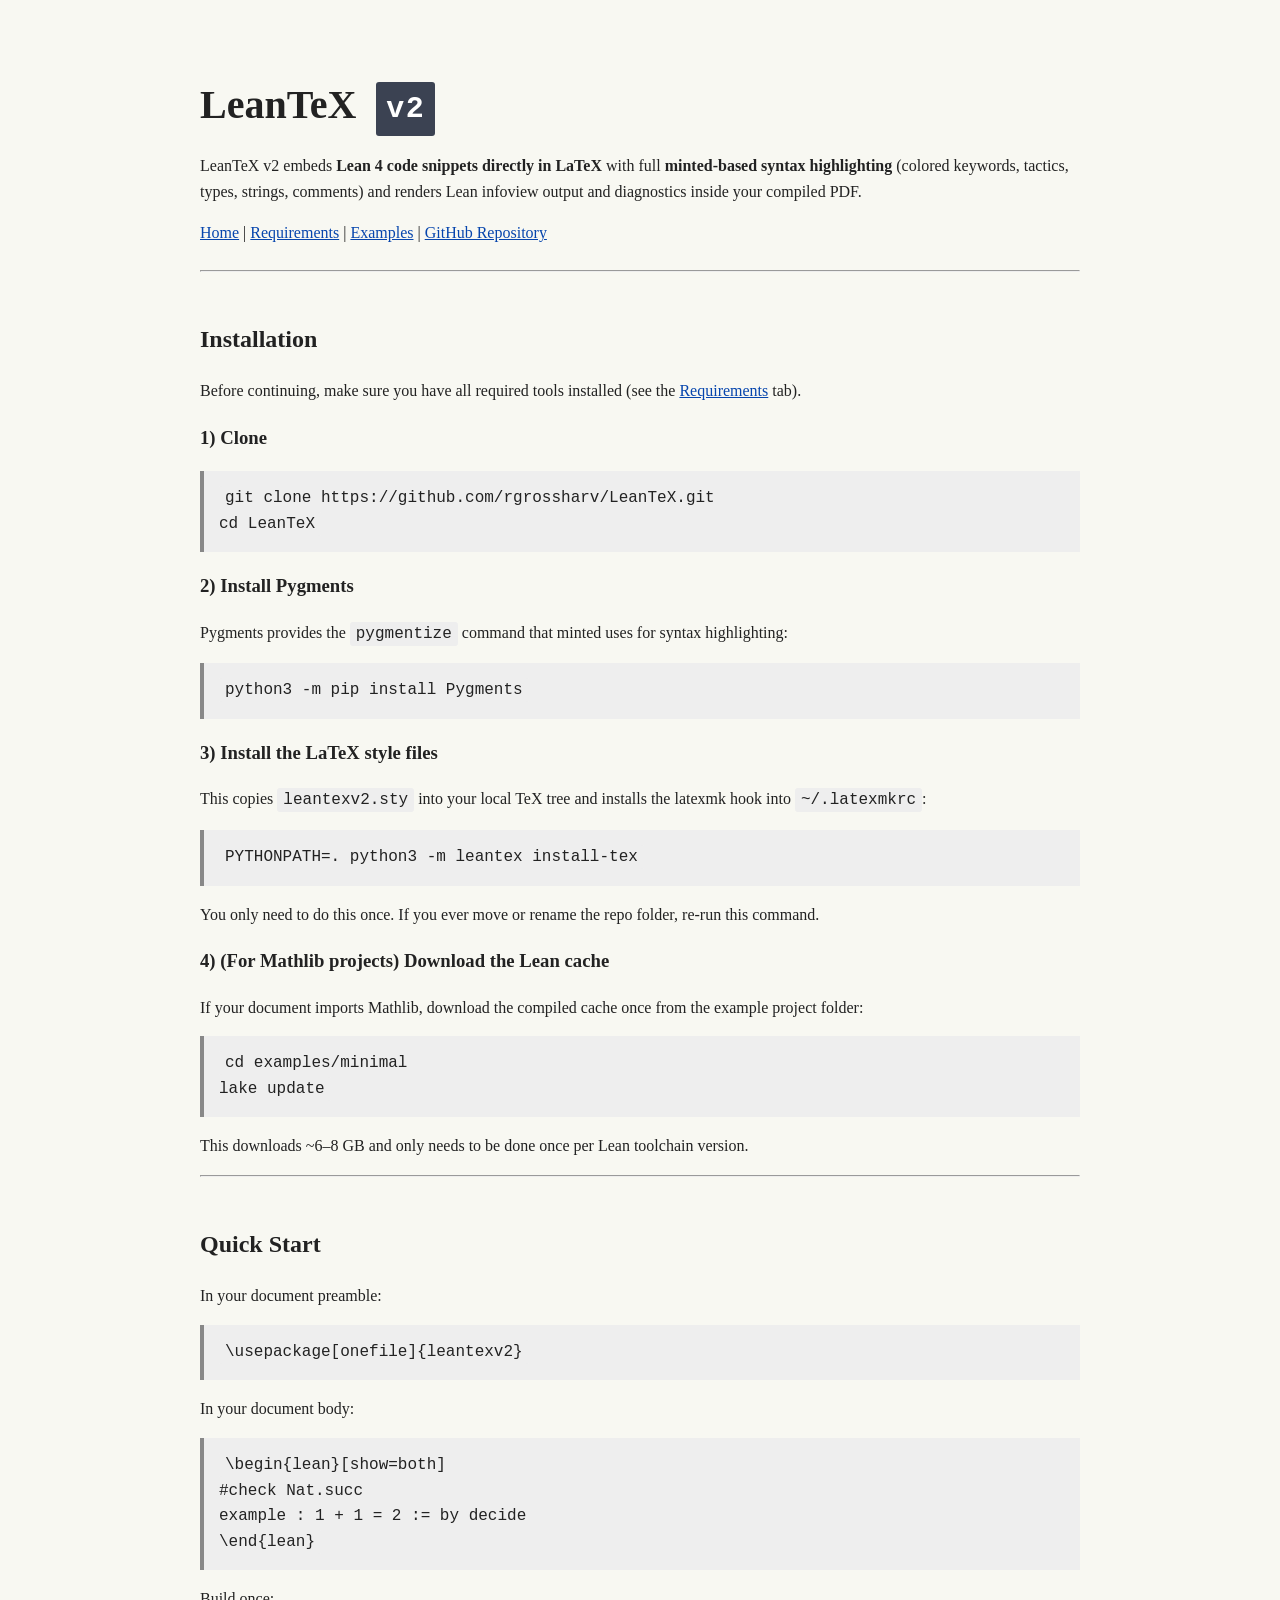
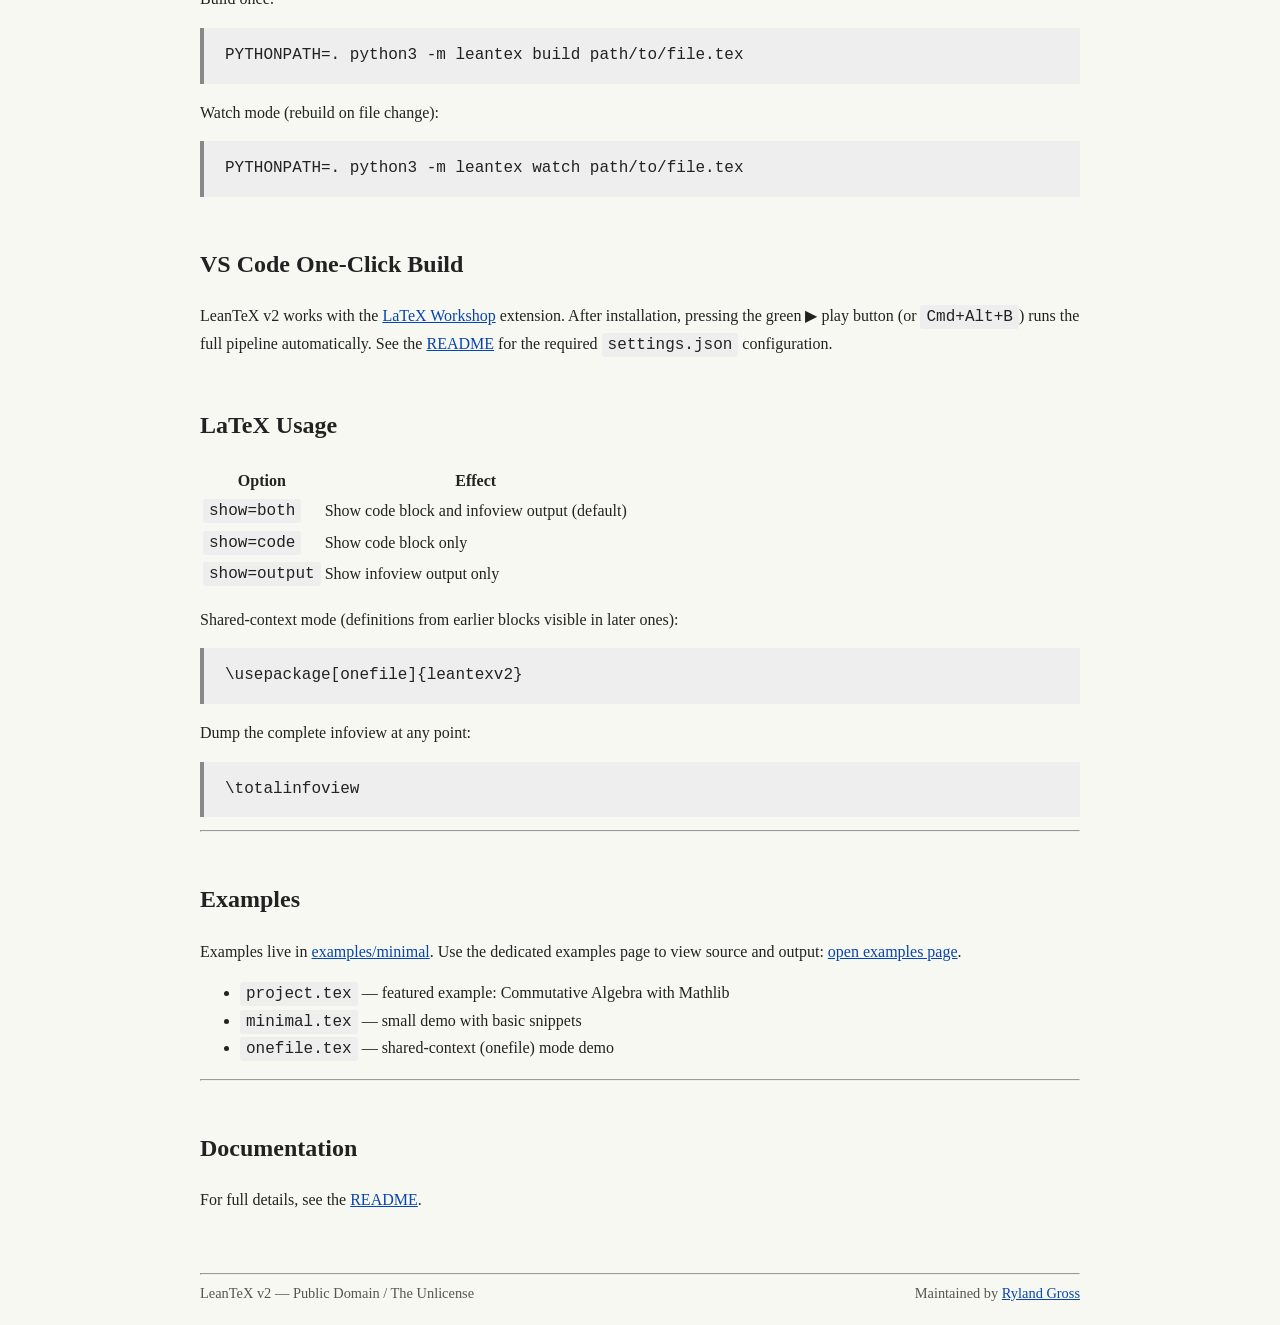
==== index.html @ 5221387b "Update URLs and clone commands to target rgrossharv/LeanTeX All references now point to the main Lea" ====
<!DOCTYPE html>
<html lang="en">
<head>
<meta charset="UTF-8">
<meta name="viewport" content="width=device-width, initial-scale=1">
<title>LeanTeX v2</title>
<meta name="description" content="LeanTeX v2 embeds Lean 4 snippets directly in LaTeX with minted-based syntax highlighting and automatic infoview/diagnostics rendering into your PDF.">

<style>
body {
    background: #f8f8f2;
    color: #222;
    font-family: Georgia, "Times New Roman", serif;
    max-width: 880px;
    margin: auto;
    padding: 40px 24px;
    line-height: 1.6;
}

h1, h2, h3 {
    font-family: "Times New Roman", serif;
}

h1 {
    font-size: 2.5em;
    margin-bottom: 0.2em;
}

h2 {
    margin-top: 2em;
}

code {
    background: #eeeeee;
    padding: 3px 6px;
    border-radius: 3px;
    font-family: ui-monospace, SFMono-Regular, Menlo, Consolas, monospace;
}

pre {
    background: #eeeeee;
    padding: 15px;
    overflow-x: auto;
    border-left: 4px solid #888;
}

a {
    color: #0645ad;
    text-decoration: underline;
}

a:hover {
    color: #0b0080;
}

.nav {
    margin-bottom: 24px;
}

.footer {
    margin-top: 60px;
    font-size: 0.9em;
    color: #555;
}

.footer-row {
    display: flex;
    justify-content: space-between;
    align-items: baseline;
    gap: 16px;
}

.footer-right {
    text-align: right;
}

.example-item {
    margin: 20px 0 28px;
}

.example-item.featured {
    border-left: 4px solid #444;
    padding-left: 16px;
    background: #f0f0ea;
    padding: 16px 20px;
    margin-bottom: 36px;
}

.example-item.featured h2 {
    margin-top: 0.4em;
}

.featured-label {
    font-size: 0.8em;
    font-family: ui-monospace, SFMono-Regular, Menlo, Consolas, monospace;
    text-transform: uppercase;
    letter-spacing: 0.1em;
    color: #555;
    margin-bottom: 4px;
}

.version-badge {
    display: inline-block;
    background: #3B4252;
    color: #fff;
    font-family: ui-monospace, SFMono-Regular, Menlo, Consolas, monospace;
    font-size: 0.75em;
    padding: 3px 10px;
    border-radius: 3px;
    vertical-align: middle;
    margin-left: 10px;
    letter-spacing: 0.05em;
}
</style>
</head>

<body>

<section id="homeView">
<h1>LeanTeX <span class="version-badge">v2</span></h1>

<p>
LeanTeX v2 embeds <strong>Lean 4 code snippets directly in LaTeX</strong>
with full <strong>minted-based syntax highlighting</strong> (colored keywords, tactics, types, strings, comments)
and renders Lean infoview output and diagnostics inside your compiled PDF.
</p>

<div class="nav">
<a href="./index.html">Home</a> |
<a href="./index.html?view=requirements">Requirements</a> |
<a href="./index.html?view=examples">Examples</a> |
<a href="https://github.com/rgrossharv/LeanTeX">GitHub Repository</a>
</div>

<hr>

<h2 id="installation">Installation</h2>

<p>Before continuing, make sure you have all required tools installed (see the <a href="./index.html?view=requirements">Requirements</a> tab).</p>

<h3>1) Clone</h3>
<pre><code>git clone https://github.com/rgrossharv/LeanTeX.git
cd LeanTeX</code></pre>

<h3>2) Install Pygments</h3>
<p>Pygments provides the <code>pygmentize</code> command that minted uses for syntax highlighting:</p>
<pre><code>python3 -m pip install Pygments</code></pre>

<h3>3) Install the LaTeX style files</h3>
<p>This copies <code>leantexv2.sty</code> into your local TeX tree and installs the latexmk hook into <code>~/.latexmkrc</code>:</p>
<pre><code>PYTHONPATH=. python3 -m leantex install-tex</code></pre>

<p>You only need to do this once. If you ever move or rename the repo folder, re-run this command.</p>

<h3>4) (For Mathlib projects) Download the Lean cache</h3>
<p>If your document imports Mathlib, download the compiled cache once from the example project folder:</p>
<pre><code>cd examples/minimal
lake update</code></pre>
<p>This downloads ~6&#8211;8 GB and only needs to be done once per Lean toolchain version.</p>

<hr>

<h2 id="usage">Quick Start</h2>

<p>In your document preamble:</p>
<pre><code>\usepackage[onefile]{leantexv2}</code></pre>

<p>In your document body:</p>
<pre><code>\begin{lean}[show=both]
#check Nat.succ
example : 1 + 1 = 2 := by decide
\end{lean}</code></pre>

<p>Build once:</p>
<pre><code>PYTHONPATH=. python3 -m leantex build path/to/file.tex</code></pre>

<p>Watch mode (rebuild on file change):</p>
<pre><code>PYTHONPATH=. python3 -m leantex watch path/to/file.tex</code></pre>

<h2>VS Code One-Click Build</h2>

<p>
LeanTeX v2 works with the
<a href="https://marketplace.visualstudio.com/items?itemName=james-yu.latex-workshop" target="_blank" rel="noopener">LaTeX Workshop</a>
extension. After installation, pressing the green &#9654; play button (or <code>Cmd+Alt+B</code>) runs the full pipeline automatically.
See the <a href="https://github.com/rgrossharv/LeanTeX#readme">README</a> for the required <code>settings.json</code> configuration.
</p>

<h2>LaTeX Usage</h2>

<table>
<thead><tr><th>Option</th><th>Effect</th></tr></thead>
<tbody>
<tr><td><code>show=both</code></td><td>Show code block and infoview output (default)</td></tr>
<tr><td><code>show=code</code></td><td>Show code block only</td></tr>
<tr><td><code>show=output</code></td><td>Show infoview output only</td></tr>
</tbody>
</table>

<p>Shared-context mode (definitions from earlier blocks visible in later ones):</p>
<pre><code>\usepackage[onefile]{leantexv2}</code></pre>

<p>Dump the complete infoview at any point:</p>
<pre><code>\totalinfoview</code></pre>

<hr>

<h2 id="examples">Examples</h2>

<p>
Examples live in
<a href="https://github.com/rgrossharv/LeanTeX/tree/main/examples/minimal">examples/minimal</a>.
Use the dedicated examples page to view source and output:
<a href="./index.html?view=examples">open examples page</a>.
</p>

<ul>
<li><code>project.tex</code> — featured example: Commutative Algebra with Mathlib</li>
<li><code>minimal.tex</code> — small demo with basic snippets</li>
<li><code>onefile.tex</code> — shared-context (onefile) mode demo</li>
</ul>

<hr>

<h2>Documentation</h2>

<p>
For full details, see the
<a href="https://github.com/rgrossharv/LeanTeX#readme">README</a>.
</p>

<div class="footer">
<hr>
<div class="footer-row">
  <span>LeanTeX v2 &mdash; Public Domain / The Unlicense</span>
  <span class="footer-right">Maintained by <a href="https://github.com/rgrossharv" target="_blank" rel="noopener">Ryland Gross</a></span>
</div>
</div>
</section>

<section id="requirementsView" hidden>
<h1>LeanTeX v2 Requirements</h1>

<div class="nav">
<a href="./index.html">Home</a> |
<a href="./index.html?view=examples">Examples</a> |
<a href="https://github.com/rgrossharv/LeanTeX">GitHub Repository</a>
</div>

<p>Before installing LeanTeX v2, make sure your machine has the following:</p>

<table>
<thead><tr><th>Dependency</th><th>Version</th><th>Notes</th></tr></thead>
<tbody>
<tr><td><strong>Python</strong></td><td>3.9+</td><td></td></tr>
<tr><td><strong>Lean 4 + Lake</strong></td><td>latest</td><td>Install via <a href="https://github.com/leanprover/elan" target="_blank" rel="noopener">elan</a></td></tr>
<tr><td><strong>TeX distribution</strong></td><td>any</td><td>Must include XeLaTeX or LuaLaTeX</td></tr>
<tr><td><code>latexmk</code></td><td>any</td><td>Included in most TeX distributions</td></tr>
<tr><td><code>minted</code></td><td>2.0+</td><td>LaTeX package (CTAN)</td></tr>
<tr><td><strong>Pygments</strong></td><td>any</td><td><code>pip install Pygments</code> &mdash; provides <code>pygmentize</code></td></tr>
<tr><td><code>tcolorbox</code></td><td>any</td><td>LaTeX package (CTAN)</td></tr>
<tr><td><code>fontspec</code></td><td>any</td><td>Included with XeLaTeX/LuaLaTeX distributions</td></tr>
</tbody>
</table>

<p><strong>Note:</strong> LeanTeX v2 requires <strong>XeLaTeX or LuaLaTeX</strong> (not pdflatex) for native Unicode support.</p>

<h2>Recommended Fonts (optional)</h2>

<p>For best Unicode symbol coverage, install one of these monospace fonts (checked in this order):</p>
<ol>
  <li><strong>JuliaMono</strong> &mdash; best Lean 4 symbol coverage (<a href="https://juliamono.netlify.app/" target="_blank" rel="noopener">juliamono.netlify.app</a>)</li>
  <li><strong>DejaVu Sans Mono</strong> &mdash; good coverage, widely available</li>
  <li><strong>Noto Sans Mono</strong> &mdash; good coverage</li>
  <li><strong>Menlo</strong> &mdash; macOS default; missing symbols auto-fallback to STIX Two Math</li>
</ol>

<p>If none of these are installed, LeanTeX v2 falls back to system fonts with automatic Unicode symbol substitution (130+ Lean symbols mapped via STIX Two Math / Apple Symbols / Symbola).</p>

<div class="footer">
<hr>
<div class="footer-row">
  <span>LeanTeX v2 requirements</span>
  <span class="footer-right">Maintained by <a href="https://github.com/rgrossharv" target="_blank" rel="noopener">Ryland Gross</a></span>
</div>
</div>
</section>

<section id="examplesView" hidden>
<h1>LeanTeX v2 Examples</h1>

<p>
This page shows example source and rendered PDFs from <code>examples/minimal</code>.
</p>

<div class="nav">
<a href="./index.html">Home</a> |
<a href="https://github.com/rgrossharv/LeanTeX/tree/main/examples/minimal">examples/minimal on GitHub</a>
</div>

<hr>

<div class="example-item featured" id="project">
  <div class="featured-label">&#9733; Featured Example</div>
  <h2>project.tex</h2>
  <p>A Commutative Algebra document using Mathlib. Demonstrates Lean 4 theorem statements, tactic proofs, and infoview output embedded directly in a mathematical paper.</p>
  <ul>
    <li><a href="https://raw.githubusercontent.com/rgrossharv/LeanTeX/main/examples/minimal/projectex/project.tex" target="_blank" rel="noopener">View source text (raw project.tex)</a></li>
    <li><a href="https://github.com/rgrossharv/LeanTeX/blob/main/examples/minimal/projectex/project.tex" target="_blank" rel="noopener">View source on GitHub</a></li>
    <li><a href="./examples/minimal/projectex/project.pdf">Open compiled PDF (project.pdf)</a></li>
  </ul>
</div>

<hr>

<div class="example-item" id="minimal">
  <h2>minimal.tex</h2>
  <p>A small demo showing basic LeanTeX v2 usage: <code>#check</code>, simple proofs, and error rendering.</p>
  <ul>
    <li><a href="https://raw.githubusercontent.com/rgrossharv/LeanTeX/main/examples/minimal/minimal.tex" target="_blank" rel="noopener">View source text (raw minimal.tex)</a></li>
    <li><a href="https://github.com/rgrossharv/LeanTeX/blob/main/examples/minimal/minimal.tex" target="_blank" rel="noopener">View source on GitHub</a></li>
    <li><a href="./examples/minimal/minimal.pdf">Open compiled PDF (minimal.pdf)</a></li>
  </ul>
</div>

<hr>

<div class="example-item" id="onefile">
  <h2>onefile.tex</h2>
  <p>Demonstrates shared-context (onefile) mode: definitions introduced in an earlier <code>lean</code> block are visible in later blocks, just as in a single Lean file.</p>
  <ul>
    <li><a href="https://raw.githubusercontent.com/rgrossharv/LeanTeX/main/examples/minimal/onefile.tex" target="_blank" rel="noopener">View source text (raw onefile.tex)</a></li>
    <li><a href="https://github.com/rgrossharv/LeanTeX/blob/main/examples/minimal/onefile.tex" target="_blank" rel="noopener">View source on GitHub</a></li>
  </ul>
</div>

<div class="footer">
<hr>
<div class="footer-row">
  <span>LeanTeX v2 examples page</span>
  <span class="footer-right">Maintained by <a href="https://github.com/rgrossharv" target="_blank" rel="noopener">Ryland Gross</a></span>
</div>
</div>
</section>

<script>
(function () {
  const params = new URLSearchParams(window.location.search);
  const view = params.get("view");

  const homeView = document.getElementById("homeView");
  const requirementsView = document.getElementById("requirementsView");
  const examplesView = document.getElementById("examplesView");

  homeView.hidden = view === "examples" || view === "requirements";
  requirementsView.hidden = view !== "requirements";
  examplesView.hidden = view !== "examples";
})();
</script>

</body>
</html>
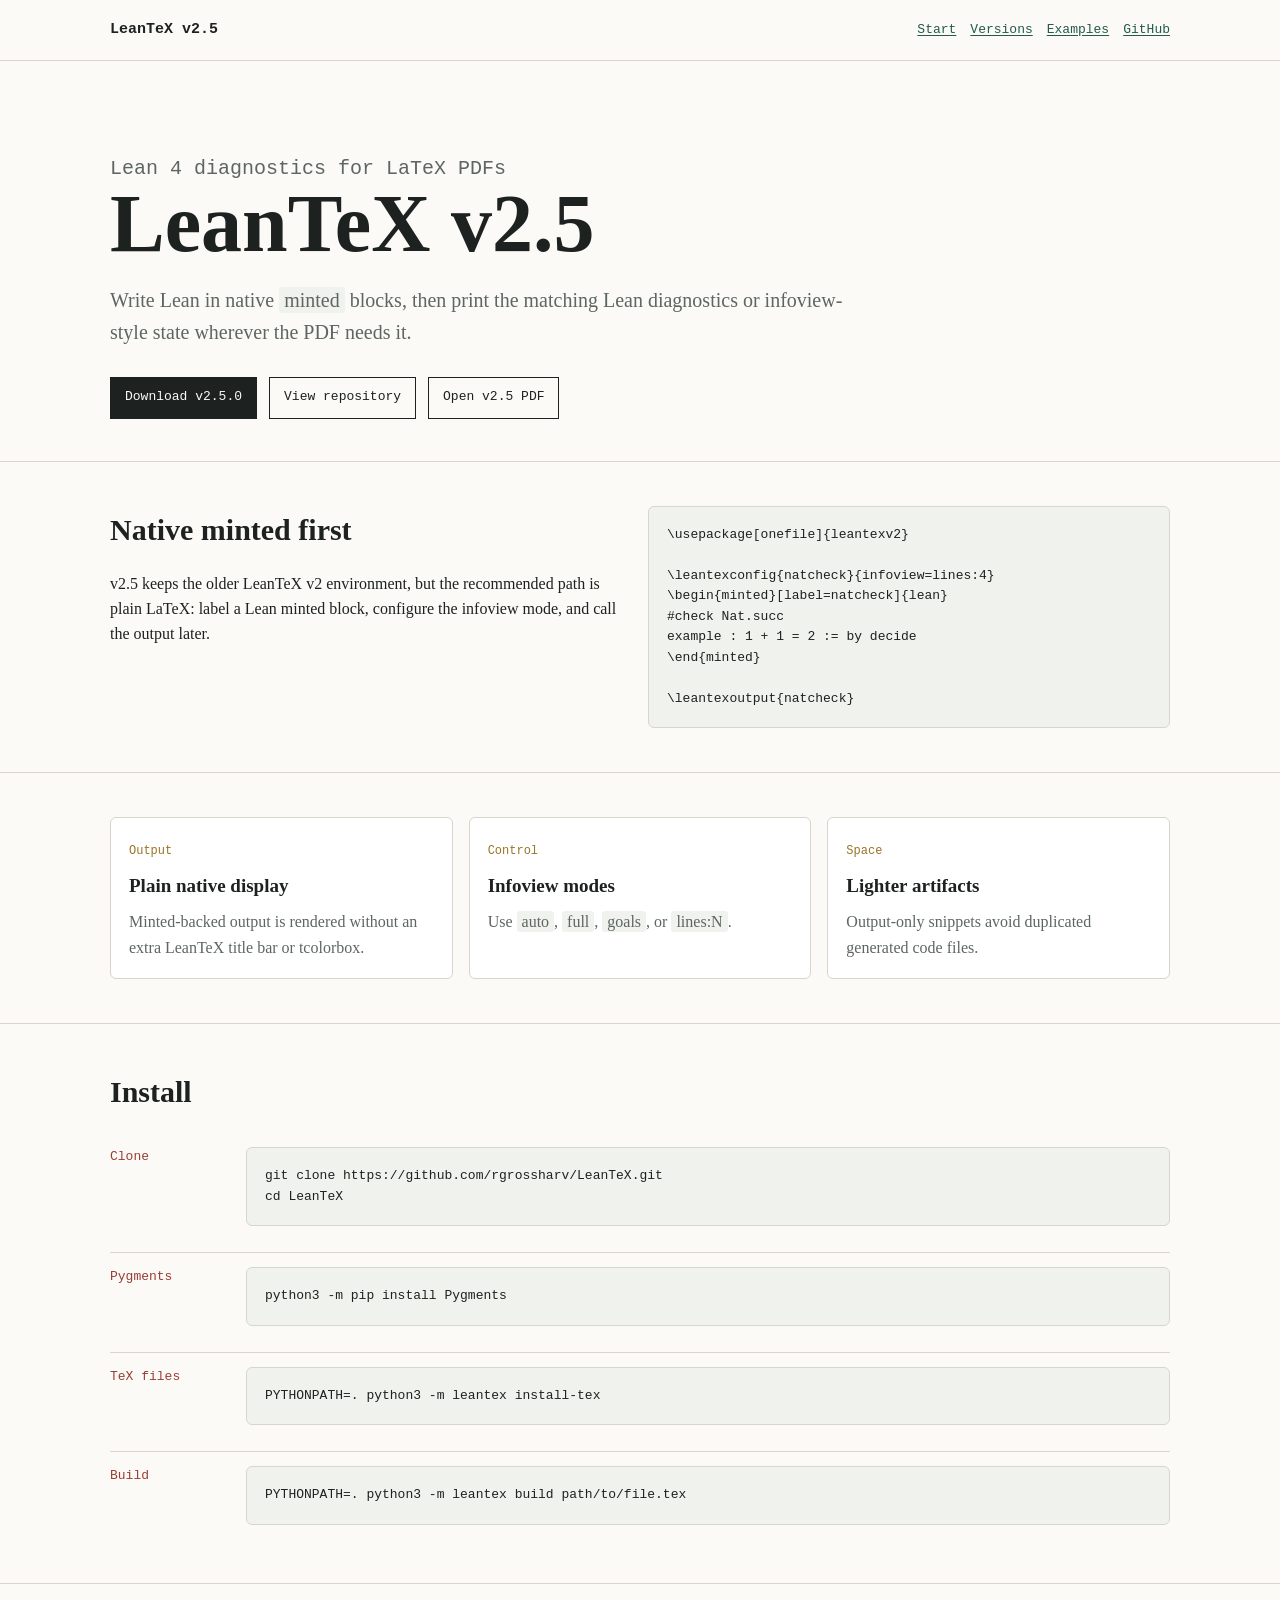
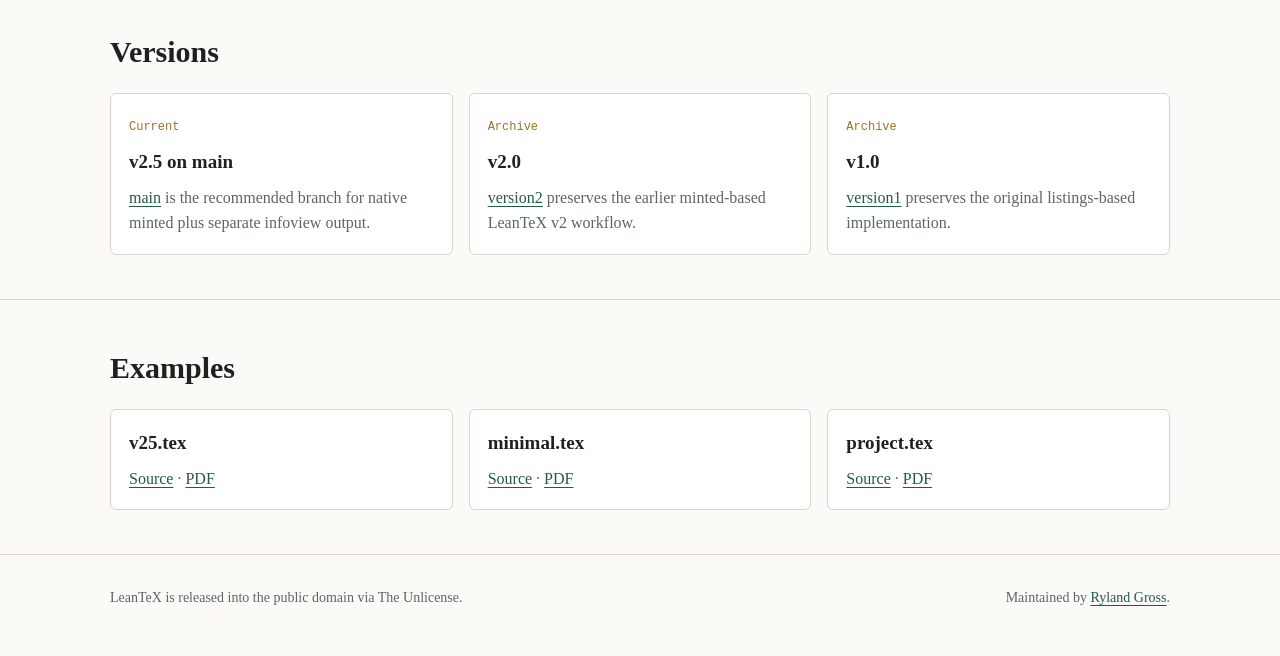
==== commit dd448899: "Refresh v2.5 README and Pages site" ====
--- a/index.html
+++ b/index.html
@@ -3,360 +3,398 @@
 <head>
 <meta charset="UTF-8">
 <meta name="viewport" content="width=device-width, initial-scale=1">
-<title>LeanTeX v2</title>
-<meta name="description" content="LeanTeX v2 embeds Lean 4 snippets directly in LaTeX with minted-based syntax highlighting and automatic infoview/diagnostics rendering into your PDF.">
-
+<title>LeanTeX v2.5</title>
+<meta name="description" content="LeanTeX v2.5 renders Lean 4 diagnostics and infoview-style output alongside native minted code blocks in LaTeX PDFs.">
 <style>
+:root {
+  --paper: #fbfaf7;
+  --ink: #1d2220;
+  --muted: #5d6661;
+  --line: #d9d5cb;
+  --panel: #ffffff;
+  --code: #f0f2ee;
+  --green: #235b4a;
+  --red: #9b3d35;
+  --gold: #9a7428;
+}
+
+* {
+  box-sizing: border-box;
+}
+
 body {
-    background: #f8f8f2;
-    color: #222;
-    font-family: Georgia, "Times New Roman", serif;
-    max-width: 880px;
-    margin: auto;
-    padding: 40px 24px;
-    line-height: 1.6;
-}
-
-h1, h2, h3 {
-    font-family: "Times New Roman", serif;
+  margin: 0;
+  background: var(--paper);
+  color: var(--ink);
+  font-family: Georgia, "Times New Roman", serif;
+  line-height: 1.58;
+}
+
+a {
+  color: var(--green);
+  text-underline-offset: 0.18em;
+}
+
+a:hover {
+  color: var(--red);
+}
+
+.wrap {
+  width: min(1060px, calc(100% - 32px));
+  margin: 0 auto;
+}
+
+header {
+  border-bottom: 1px solid var(--line);
+  background: rgba(251, 250, 247, 0.96);
+  position: sticky;
+  top: 0;
+  z-index: 2;
+}
+
+.nav {
+  min-height: 60px;
+  display: flex;
+  align-items: center;
+  justify-content: space-between;
+  gap: 20px;
+}
+
+.brand {
+  font-family: ui-monospace, SFMono-Regular, Menlo, Consolas, monospace;
+  font-size: 15px;
+  font-weight: 700;
+  letter-spacing: 0;
+}
+
+.links {
+  display: flex;
+  flex-wrap: wrap;
+  gap: 14px;
+  font-family: ui-monospace, SFMono-Regular, Menlo, Consolas, monospace;
+  font-size: 13px;
+}
+
+.hero {
+  padding: 70px 0 42px;
+  border-bottom: 1px solid var(--line);
+}
+
+.eyebrow {
+  font-family: ui-monospace, SFMono-Regular, Menlo, Consolas, monospace;
+  color: var(--red);
+  font-size: 13px;
+  margin: 0 0 12px;
 }
 
 h1 {
-    font-size: 2.5em;
-    margin-bottom: 0.2em;
+  font-size: clamp(44px, 7vw, 82px);
+  line-height: 0.96;
+  letter-spacing: 0;
+  margin: 0;
+  max-width: 840px;
+}
+
+.hero p {
+  max-width: 760px;
+  color: var(--muted);
+  font-size: 20px;
+  margin: 22px 0 0;
+}
+
+.actions {
+  display: flex;
+  flex-wrap: wrap;
+  gap: 12px;
+  margin-top: 28px;
+}
+
+.button {
+  display: inline-flex;
+  align-items: center;
+  min-height: 42px;
+  border: 1px solid var(--ink);
+  padding: 8px 14px;
+  color: var(--ink);
+  text-decoration: none;
+  font-family: ui-monospace, SFMono-Regular, Menlo, Consolas, monospace;
+  font-size: 13px;
+}
+
+.button.primary {
+  background: var(--ink);
+  color: var(--paper);
+}
+
+section {
+  padding: 44px 0;
+  border-bottom: 1px solid var(--line);
 }
 
 h2 {
-    margin-top: 2em;
+  font-size: 30px;
+  margin: 0 0 18px;
+}
+
+h3 {
+  font-size: 19px;
+  margin: 0 0 8px;
+}
+
+.grid {
+  display: grid;
+  grid-template-columns: repeat(3, minmax(0, 1fr));
+  gap: 16px;
+}
+
+.two {
+  grid-template-columns: 1fr 1fr;
+}
+
+.card {
+  background: var(--panel);
+  border: 1px solid var(--line);
+  border-radius: 6px;
+  padding: 18px;
+}
+
+.card p,
+.compact p {
+  margin: 0;
+  color: var(--muted);
+}
+
+.tag {
+  display: inline-block;
+  font-family: ui-monospace, SFMono-Regular, Menlo, Consolas, monospace;
+  font-size: 12px;
+  color: var(--gold);
+  margin-bottom: 10px;
+}
+
+pre {
+  margin: 0;
+  padding: 18px;
+  background: var(--code);
+  border: 1px solid var(--line);
+  border-radius: 6px;
+  overflow-x: auto;
 }
 
 code {
-    background: #eeeeee;
-    padding: 3px 6px;
-    border-radius: 3px;
-    font-family: ui-monospace, SFMono-Regular, Menlo, Consolas, monospace;
-}
-
-pre {
-    background: #eeeeee;
-    padding: 15px;
-    overflow-x: auto;
-    border-left: 4px solid #888;
-}
-
-a {
-    color: #0645ad;
-    text-decoration: underline;
-}
-
-a:hover {
-    color: #0b0080;
-}
-
-.nav {
-    margin-bottom: 24px;
-}
-
-.footer {
-    margin-top: 60px;
-    font-size: 0.9em;
-    color: #555;
+  font-family: ui-monospace, SFMono-Regular, Menlo, Consolas, monospace;
+  font-size: 13px;
+}
+
+.inline-code {
+  background: var(--code);
+  padding: 2px 5px;
+  border-radius: 3px;
+}
+
+.steps {
+  display: grid;
+  gap: 12px;
+}
+
+.step {
+  display: grid;
+  grid-template-columns: 120px 1fr;
+  gap: 16px;
+  align-items: start;
+  padding: 14px 0;
+  border-top: 1px solid var(--line);
+}
+
+.step:first-child {
+  border-top: 0;
+}
+
+.label {
+  font-family: ui-monospace, SFMono-Regular, Menlo, Consolas, monospace;
+  color: var(--red);
+  font-size: 13px;
+}
+
+footer {
+  padding: 32px 0 48px;
+  color: var(--muted);
+  font-size: 14px;
 }
 
 .footer-row {
-    display: flex;
-    justify-content: space-between;
-    align-items: baseline;
-    gap: 16px;
-}
-
-.footer-right {
-    text-align: right;
-}
-
-.example-item {
-    margin: 20px 0 28px;
-}
-
-.example-item.featured {
-    border-left: 4px solid #444;
-    padding-left: 16px;
-    background: #f0f0ea;
-    padding: 16px 20px;
-    margin-bottom: 36px;
-}
-
-.example-item.featured h2 {
-    margin-top: 0.4em;
-}
-
-.featured-label {
-    font-size: 0.8em;
-    font-family: ui-monospace, SFMono-Regular, Menlo, Consolas, monospace;
-    text-transform: uppercase;
-    letter-spacing: 0.1em;
-    color: #555;
-    margin-bottom: 4px;
-}
-
-.version-badge {
-    display: inline-block;
-    background: #3B4252;
-    color: #fff;
-    font-family: ui-monospace, SFMono-Regular, Menlo, Consolas, monospace;
-    font-size: 0.75em;
-    padding: 3px 10px;
-    border-radius: 3px;
-    vertical-align: middle;
-    margin-left: 10px;
-    letter-spacing: 0.05em;
+  display: flex;
+  justify-content: space-between;
+  gap: 16px;
+  flex-wrap: wrap;
+}
+
+@media (max-width: 760px) {
+  .nav {
+    align-items: flex-start;
+    flex-direction: column;
+    padding: 16px 0;
+  }
+
+  .hero {
+    padding-top: 44px;
+  }
+
+  .grid,
+  .two {
+    grid-template-columns: 1fr;
+  }
+
+  .step {
+    grid-template-columns: 1fr;
+    gap: 4px;
+  }
 }
 </style>
 </head>
-
 <body>
-
-<section id="homeView">
-<h1>LeanTeX <span class="version-badge">v2</span></h1>
-
-<p>
-LeanTeX v2 embeds <strong>Lean 4 code snippets directly in LaTeX</strong>
-with full <strong>minted-based syntax highlighting</strong> (colored keywords, tactics, types, strings, comments)
-and renders Lean infoview output and diagnostics inside your compiled PDF.
-</p>
-
-<div class="nav">
-<a href="./index.html">Home</a> |
-<a href="./index.html?view=requirements">Requirements</a> |
-<a href="./index.html?view=examples">Examples</a> |
-<a href="https://github.com/rgrossharv/LeanTeX">GitHub Repository</a>
-</div>
-
-<hr>
-
-<h2 id="installation">Installation</h2>
-
-<p>Before continuing, make sure you have all required tools installed (see the <a href="./index.html?view=requirements">Requirements</a> tab).</p>
-
-<h3>1) Clone</h3>
-<pre><code>git clone https://github.com/rgrossharv/LeanTeX.git
-cd LeanTeX</code></pre>
-
-<h3>2) Install Pygments</h3>
-<p>Pygments provides the <code>pygmentize</code> command that minted uses for syntax highlighting:</p>
-<pre><code>python3 -m pip install Pygments</code></pre>
-
-<h3>3) Install the LaTeX style files</h3>
-<p>This copies <code>leantexv2.sty</code> into your local TeX tree and installs the latexmk hook into <code>~/.latexmkrc</code>:</p>
-<pre><code>PYTHONPATH=. python3 -m leantex install-tex</code></pre>
-
-<p>You only need to do this once. If you ever move or rename the repo folder, re-run this command.</p>
-
-<h3>4) (For Mathlib projects) Download the Lean cache</h3>
-<p>If your document imports Mathlib, download the compiled cache once from the example project folder:</p>
-<pre><code>cd examples/minimal
-lake update</code></pre>
-<p>This downloads ~6&#8211;8 GB and only needs to be done once per Lean toolchain version.</p>
-
-<hr>
-
-<h2 id="usage">Quick Start</h2>
-
-<p>In your document preamble:</p>
-<pre><code>\usepackage[onefile]{leantexv2}</code></pre>
-
-<p>In your document body:</p>
-<pre><code>\begin{lean}[show=both]
+<header>
+  <div class="wrap nav">
+    <div class="brand">LeanTeX v2.5</div>
+    <nav class="links" aria-label="Primary">
+      <a href="#start">Start</a>
+      <a href="#versions">Versions</a>
+      <a href="#examples">Examples</a>
+      <a href="https://github.com/rgrossharv/LeanTeX">GitHub</a>
+    </nav>
+  </div>
+</header>
+
+<main>
+  <section class="hero">
+    <div class="wrap">
+      <p class="eyebrow">Lean 4 diagnostics for LaTeX PDFs</p>
+      <h1>LeanTeX v2.5</h1>
+      <p>
+        Write Lean in native <span class="inline-code">minted</span> blocks, then print the matching Lean diagnostics or infoview-style state wherever the PDF needs it.
+      </p>
+      <div class="actions">
+        <a class="button primary" href="https://github.com/rgrossharv/LeanTeX/releases/tag/v2.5.0">Download v2.5.0</a>
+        <a class="button" href="https://github.com/rgrossharv/LeanTeX">View repository</a>
+        <a class="button" href="./examples/minimal/v25.pdf">Open v2.5 PDF</a>
+      </div>
+    </div>
+  </section>
+
+  <section id="start">
+    <div class="wrap grid two">
+      <div>
+        <h2>Native minted first</h2>
+        <p>
+          v2.5 keeps the older LeanTeX v2 environment, but the recommended path is plain LaTeX: label a Lean minted block, configure the infoview mode, and call the output later.
+        </p>
+      </div>
+      <pre><code>\usepackage[onefile]{leantexv2}
+
+\leantexconfig{natcheck}{infoview=lines:4}
+\begin{minted}[label=natcheck]{lean}
 #check Nat.succ
 example : 1 + 1 = 2 := by decide
-\end{lean}</code></pre>
-
-<p>Build once:</p>
-<pre><code>PYTHONPATH=. python3 -m leantex build path/to/file.tex</code></pre>
-
-<p>Watch mode (rebuild on file change):</p>
-<pre><code>PYTHONPATH=. python3 -m leantex watch path/to/file.tex</code></pre>
-
-<h2>VS Code One-Click Build</h2>
-
-<p>
-LeanTeX v2 works with the
-<a href="https://marketplace.visualstudio.com/items?itemName=james-yu.latex-workshop" target="_blank" rel="noopener">LaTeX Workshop</a>
-extension. After installation, pressing the green &#9654; play button (or <code>Cmd+Alt+B</code>) runs the full pipeline automatically.
-See the <a href="https://github.com/rgrossharv/LeanTeX#readme">README</a> for the required <code>settings.json</code> configuration.
-</p>
-
-<h2>LaTeX Usage</h2>
-
-<table>
-<thead><tr><th>Option</th><th>Effect</th></tr></thead>
-<tbody>
-<tr><td><code>show=both</code></td><td>Show code block and infoview output (default)</td></tr>
-<tr><td><code>show=code</code></td><td>Show code block only</td></tr>
-<tr><td><code>show=output</code></td><td>Show infoview output only</td></tr>
-</tbody>
-</table>
-
-<p>Shared-context mode (definitions from earlier blocks visible in later ones):</p>
-<pre><code>\usepackage[onefile]{leantexv2}</code></pre>
-
-<p>Dump the complete infoview at any point:</p>
-<pre><code>\totalinfoview</code></pre>
-
-<hr>
-
-<h2 id="examples">Examples</h2>
-
-<p>
-Examples live in
-<a href="https://github.com/rgrossharv/LeanTeX/tree/main/examples/minimal">examples/minimal</a>.
-Use the dedicated examples page to view source and output:
-<a href="./index.html?view=examples">open examples page</a>.
-</p>
-
-<ul>
-<li><code>project.tex</code> — featured example: Commutative Algebra with Mathlib</li>
-<li><code>minimal.tex</code> — small demo with basic snippets</li>
-<li><code>onefile.tex</code> — shared-context (onefile) mode demo</li>
-</ul>
-
-<hr>
-
-<h2>Documentation</h2>
-
-<p>
-For full details, see the
-<a href="https://github.com/rgrossharv/LeanTeX#readme">README</a>.
-</p>
-
-<div class="footer">
-<hr>
-<div class="footer-row">
-  <span>LeanTeX v2 &mdash; Public Domain / The Unlicense</span>
-  <span class="footer-right">Maintained by <a href="https://github.com/rgrossharv" target="_blank" rel="noopener">Ryland Gross</a></span>
-</div>
-</div>
-</section>
-
-<section id="requirementsView" hidden>
-<h1>LeanTeX v2 Requirements</h1>
-
-<div class="nav">
-<a href="./index.html">Home</a> |
-<a href="./index.html?view=examples">Examples</a> |
-<a href="https://github.com/rgrossharv/LeanTeX">GitHub Repository</a>
-</div>
-
-<p>Before installing LeanTeX v2, make sure your machine has the following:</p>
-
-<table>
-<thead><tr><th>Dependency</th><th>Version</th><th>Notes</th></tr></thead>
-<tbody>
-<tr><td><strong>Python</strong></td><td>3.9+</td><td></td></tr>
-<tr><td><strong>Lean 4 + Lake</strong></td><td>latest</td><td>Install via <a href="https://github.com/leanprover/elan" target="_blank" rel="noopener">elan</a></td></tr>
-<tr><td><strong>TeX distribution</strong></td><td>any</td><td>Must include XeLaTeX or LuaLaTeX</td></tr>
-<tr><td><code>latexmk</code></td><td>any</td><td>Included in most TeX distributions</td></tr>
-<tr><td><code>minted</code></td><td>2.0+</td><td>LaTeX package (CTAN)</td></tr>
-<tr><td><strong>Pygments</strong></td><td>any</td><td><code>pip install Pygments</code> &mdash; provides <code>pygmentize</code></td></tr>
-<tr><td><code>tcolorbox</code></td><td>any</td><td>LaTeX package (CTAN)</td></tr>
-<tr><td><code>fontspec</code></td><td>any</td><td>Included with XeLaTeX/LuaLaTeX distributions</td></tr>
-</tbody>
-</table>
-
-<p><strong>Note:</strong> LeanTeX v2 requires <strong>XeLaTeX or LuaLaTeX</strong> (not pdflatex) for native Unicode support.</p>
-
-<h2>Recommended Fonts (optional)</h2>
-
-<p>For best Unicode symbol coverage, install one of these monospace fonts (checked in this order):</p>
-<ol>
-  <li><strong>JuliaMono</strong> &mdash; best Lean 4 symbol coverage (<a href="https://juliamono.netlify.app/" target="_blank" rel="noopener">juliamono.netlify.app</a>)</li>
-  <li><strong>DejaVu Sans Mono</strong> &mdash; good coverage, widely available</li>
-  <li><strong>Noto Sans Mono</strong> &mdash; good coverage</li>
-  <li><strong>Menlo</strong> &mdash; macOS default; missing symbols auto-fallback to STIX Two Math</li>
-</ol>
-
-<p>If none of these are installed, LeanTeX v2 falls back to system fonts with automatic Unicode symbol substitution (130+ Lean symbols mapped via STIX Two Math / Apple Symbols / Symbola).</p>
-
-<div class="footer">
-<hr>
-<div class="footer-row">
-  <span>LeanTeX v2 requirements</span>
-  <span class="footer-right">Maintained by <a href="https://github.com/rgrossharv" target="_blank" rel="noopener">Ryland Gross</a></span>
-</div>
-</div>
-</section>
-
-<section id="examplesView" hidden>
-<h1>LeanTeX v2 Examples</h1>
-
-<p>
-This page shows example source and rendered PDFs from <code>examples/minimal</code>.
-</p>
-
-<div class="nav">
-<a href="./index.html">Home</a> |
-<a href="https://github.com/rgrossharv/LeanTeX/tree/main/examples/minimal">examples/minimal on GitHub</a>
-</div>
-
-<hr>
-
-<div class="example-item featured" id="project">
-  <div class="featured-label">&#9733; Featured Example</div>
-  <h2>project.tex</h2>
-  <p>A Commutative Algebra document using Mathlib. Demonstrates Lean 4 theorem statements, tactic proofs, and infoview output embedded directly in a mathematical paper.</p>
-  <ul>
-    <li><a href="https://raw.githubusercontent.com/rgrossharv/LeanTeX/main/examples/minimal/projectex/project.tex" target="_blank" rel="noopener">View source text (raw project.tex)</a></li>
-    <li><a href="https://github.com/rgrossharv/LeanTeX/blob/main/examples/minimal/projectex/project.tex" target="_blank" rel="noopener">View source on GitHub</a></li>
-    <li><a href="./examples/minimal/projectex/project.pdf">Open compiled PDF (project.pdf)</a></li>
-  </ul>
-</div>
-
-<hr>
-
-<div class="example-item" id="minimal">
-  <h2>minimal.tex</h2>
-  <p>A small demo showing basic LeanTeX v2 usage: <code>#check</code>, simple proofs, and error rendering.</p>
-  <ul>
-    <li><a href="https://raw.githubusercontent.com/rgrossharv/LeanTeX/main/examples/minimal/minimal.tex" target="_blank" rel="noopener">View source text (raw minimal.tex)</a></li>
-    <li><a href="https://github.com/rgrossharv/LeanTeX/blob/main/examples/minimal/minimal.tex" target="_blank" rel="noopener">View source on GitHub</a></li>
-    <li><a href="./examples/minimal/minimal.pdf">Open compiled PDF (minimal.pdf)</a></li>
-  </ul>
-</div>
-
-<hr>
-
-<div class="example-item" id="onefile">
-  <h2>onefile.tex</h2>
-  <p>Demonstrates shared-context (onefile) mode: definitions introduced in an earlier <code>lean</code> block are visible in later blocks, just as in a single Lean file.</p>
-  <ul>
-    <li><a href="https://raw.githubusercontent.com/rgrossharv/LeanTeX/main/examples/minimal/onefile.tex" target="_blank" rel="noopener">View source text (raw onefile.tex)</a></li>
-    <li><a href="https://github.com/rgrossharv/LeanTeX/blob/main/examples/minimal/onefile.tex" target="_blank" rel="noopener">View source on GitHub</a></li>
-  </ul>
-</div>
-
-<div class="footer">
-<hr>
-<div class="footer-row">
-  <span>LeanTeX v2 examples page</span>
-  <span class="footer-right">Maintained by <a href="https://github.com/rgrossharv" target="_blank" rel="noopener">Ryland Gross</a></span>
-</div>
-</div>
-</section>
-
-<script>
-(function () {
-  const params = new URLSearchParams(window.location.search);
-  const view = params.get("view");
-
-  const homeView = document.getElementById("homeView");
-  const requirementsView = document.getElementById("requirementsView");
-  const examplesView = document.getElementById("examplesView");
-
-  homeView.hidden = view === "examples" || view === "requirements";
-  requirementsView.hidden = view !== "requirements";
-  examplesView.hidden = view !== "examples";
-})();
-</script>
-
+\end{minted}
+
+\leantexoutput{natcheck}</code></pre>
+    </div>
+  </section>
+
+  <section>
+    <div class="wrap grid">
+      <article class="card">
+        <span class="tag">Output</span>
+        <h3>Plain native display</h3>
+        <p>Minted-backed output is rendered without an extra LeanTeX title bar or tcolorbox.</p>
+      </article>
+      <article class="card">
+        <span class="tag">Control</span>
+        <h3>Infoview modes</h3>
+        <p>Use <span class="inline-code">auto</span>, <span class="inline-code">full</span>, <span class="inline-code">goals</span>, or <span class="inline-code">lines:N</span>.</p>
+      </article>
+      <article class="card">
+        <span class="tag">Space</span>
+        <h3>Lighter artifacts</h3>
+        <p>Output-only snippets avoid duplicated generated code files.</p>
+      </article>
+    </div>
+  </section>
+
+  <section id="install">
+    <div class="wrap">
+      <h2>Install</h2>
+      <div class="steps">
+        <div class="step">
+          <div class="label">Clone</div>
+          <pre><code>git clone https://github.com/rgrossharv/LeanTeX.git
+cd LeanTeX</code></pre>
+        </div>
+        <div class="step">
+          <div class="label">Pygments</div>
+          <pre><code>python3 -m pip install Pygments</code></pre>
+        </div>
+        <div class="step">
+          <div class="label">TeX files</div>
+          <pre><code>PYTHONPATH=. python3 -m leantex install-tex</code></pre>
+        </div>
+        <div class="step">
+          <div class="label">Build</div>
+          <pre><code>PYTHONPATH=. python3 -m leantex build path/to/file.tex</code></pre>
+        </div>
+      </div>
+    </div>
+  </section>
+
+  <section id="versions">
+    <div class="wrap">
+      <h2>Versions</h2>
+      <div class="grid">
+        <article class="card">
+          <span class="tag">Current</span>
+          <h3>v2.5 on main</h3>
+          <p><a href="https://github.com/rgrossharv/LeanTeX/tree/main">main</a> is the recommended branch for native minted plus separate infoview output.</p>
+        </article>
+        <article class="card">
+          <span class="tag">Archive</span>
+          <h3>v2.0</h3>
+          <p><a href="https://github.com/rgrossharv/LeanTeX/tree/version2">version2</a> preserves the earlier minted-based LeanTeX v2 workflow.</p>
+        </article>
+        <article class="card">
+          <span class="tag">Archive</span>
+          <h3>v1.0</h3>
+          <p><a href="https://github.com/rgrossharv/LeanTeX/tree/version1">version1</a> preserves the original listings-based implementation.</p>
+        </article>
+      </div>
+    </div>
+  </section>
+
+  <section id="examples">
+    <div class="wrap">
+      <h2>Examples</h2>
+      <div class="grid">
+        <article class="card">
+          <h3>v25.tex</h3>
+          <p><a href="https://github.com/rgrossharv/LeanTeX/blob/main/examples/minimal/v25.tex">Source</a> · <a href="./examples/minimal/v25.pdf">PDF</a></p>
+        </article>
+        <article class="card">
+          <h3>minimal.tex</h3>
+          <p><a href="https://github.com/rgrossharv/LeanTeX/blob/main/examples/minimal/minimal.tex">Source</a> · <a href="./examples/minimal/minimal.pdf">PDF</a></p>
+        </article>
+        <article class="card">
+          <h3>project.tex</h3>
+          <p><a href="https://github.com/rgrossharv/LeanTeX/blob/main/examples/minimal/projectex/project.tex">Source</a> · <a href="./examples/minimal/projectex/project.pdf">PDF</a></p>
+        </article>
+      </div>
+    </div>
+  </section>
+</main>
+
+<footer>
+  <div class="wrap footer-row">
+    <span>LeanTeX is released into the public domain via The Unlicense.</span>
+    <span>Maintained by <a href="https://github.com/rgrossharv">Ryland Gross</a>.</span>
+  </div>
+</footer>
 </body>
 </html>
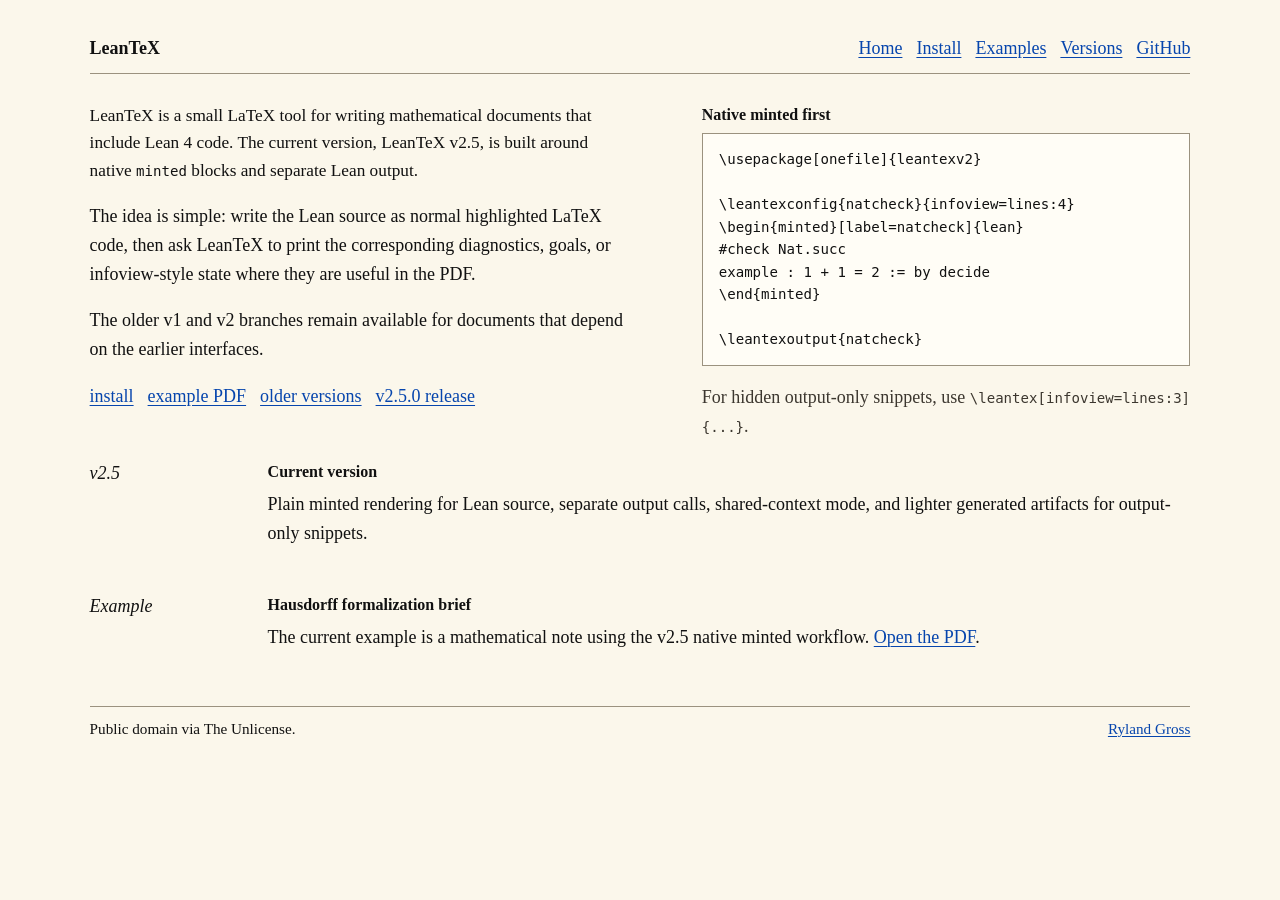
==== commit 5f14ab3d: "Align Pages site with personal site style" ====
--- a/index.html
+++ b/index.html
@@ -1,295 +1,48 @@
 <!DOCTYPE html>
 <html lang="en">
 <head>
-<meta charset="UTF-8">
-<meta name="viewport" content="width=device-width, initial-scale=1">
-<title>LeanTeX v2.5</title>
-<meta name="description" content="LeanTeX v2.5 renders Lean 4 diagnostics and infoview-style output alongside native minted code blocks in LaTeX PDFs.">
-<style>
-:root {
-  --paper: #fbfaf7;
-  --ink: #1d2220;
-  --muted: #5d6661;
-  --line: #d9d5cb;
-  --panel: #ffffff;
-  --code: #f0f2ee;
-  --green: #235b4a;
-  --red: #9b3d35;
-  --gold: #9a7428;
-}
-
-* {
-  box-sizing: border-box;
-}
-
-body {
-  margin: 0;
-  background: var(--paper);
-  color: var(--ink);
-  font-family: Georgia, "Times New Roman", serif;
-  line-height: 1.58;
-}
-
-a {
-  color: var(--green);
-  text-underline-offset: 0.18em;
-}
-
-a:hover {
-  color: var(--red);
-}
-
-.wrap {
-  width: min(1060px, calc(100% - 32px));
-  margin: 0 auto;
-}
-
-header {
-  border-bottom: 1px solid var(--line);
-  background: rgba(251, 250, 247, 0.96);
-  position: sticky;
-  top: 0;
-  z-index: 2;
-}
-
-.nav {
-  min-height: 60px;
-  display: flex;
-  align-items: center;
-  justify-content: space-between;
-  gap: 20px;
-}
-
-.brand {
-  font-family: ui-monospace, SFMono-Regular, Menlo, Consolas, monospace;
-  font-size: 15px;
-  font-weight: 700;
-  letter-spacing: 0;
-}
-
-.links {
-  display: flex;
-  flex-wrap: wrap;
-  gap: 14px;
-  font-family: ui-monospace, SFMono-Regular, Menlo, Consolas, monospace;
-  font-size: 13px;
-}
-
-.hero {
-  padding: 70px 0 42px;
-  border-bottom: 1px solid var(--line);
-}
-
-.eyebrow {
-  font-family: ui-monospace, SFMono-Regular, Menlo, Consolas, monospace;
-  color: var(--red);
-  font-size: 13px;
-  margin: 0 0 12px;
-}
-
-h1 {
-  font-size: clamp(44px, 7vw, 82px);
-  line-height: 0.96;
-  letter-spacing: 0;
-  margin: 0;
-  max-width: 840px;
-}
-
-.hero p {
-  max-width: 760px;
-  color: var(--muted);
-  font-size: 20px;
-  margin: 22px 0 0;
-}
-
-.actions {
-  display: flex;
-  flex-wrap: wrap;
-  gap: 12px;
-  margin-top: 28px;
-}
-
-.button {
-  display: inline-flex;
-  align-items: center;
-  min-height: 42px;
-  border: 1px solid var(--ink);
-  padding: 8px 14px;
-  color: var(--ink);
-  text-decoration: none;
-  font-family: ui-monospace, SFMono-Regular, Menlo, Consolas, monospace;
-  font-size: 13px;
-}
-
-.button.primary {
-  background: var(--ink);
-  color: var(--paper);
-}
-
-section {
-  padding: 44px 0;
-  border-bottom: 1px solid var(--line);
-}
-
-h2 {
-  font-size: 30px;
-  margin: 0 0 18px;
-}
-
-h3 {
-  font-size: 19px;
-  margin: 0 0 8px;
-}
-
-.grid {
-  display: grid;
-  grid-template-columns: repeat(3, minmax(0, 1fr));
-  gap: 16px;
-}
-
-.two {
-  grid-template-columns: 1fr 1fr;
-}
-
-.card {
-  background: var(--panel);
-  border: 1px solid var(--line);
-  border-radius: 6px;
-  padding: 18px;
-}
-
-.card p,
-.compact p {
-  margin: 0;
-  color: var(--muted);
-}
-
-.tag {
-  display: inline-block;
-  font-family: ui-monospace, SFMono-Regular, Menlo, Consolas, monospace;
-  font-size: 12px;
-  color: var(--gold);
-  margin-bottom: 10px;
-}
-
-pre {
-  margin: 0;
-  padding: 18px;
-  background: var(--code);
-  border: 1px solid var(--line);
-  border-radius: 6px;
-  overflow-x: auto;
-}
-
-code {
-  font-family: ui-monospace, SFMono-Regular, Menlo, Consolas, monospace;
-  font-size: 13px;
-}
-
-.inline-code {
-  background: var(--code);
-  padding: 2px 5px;
-  border-radius: 3px;
-}
-
-.steps {
-  display: grid;
-  gap: 12px;
-}
-
-.step {
-  display: grid;
-  grid-template-columns: 120px 1fr;
-  gap: 16px;
-  align-items: start;
-  padding: 14px 0;
-  border-top: 1px solid var(--line);
-}
-
-.step:first-child {
-  border-top: 0;
-}
-
-.label {
-  font-family: ui-monospace, SFMono-Regular, Menlo, Consolas, monospace;
-  color: var(--red);
-  font-size: 13px;
-}
-
-footer {
-  padding: 32px 0 48px;
-  color: var(--muted);
-  font-size: 14px;
-}
-
-.footer-row {
-  display: flex;
-  justify-content: space-between;
-  gap: 16px;
-  flex-wrap: wrap;
-}
-
-@media (max-width: 760px) {
-  .nav {
-    align-items: flex-start;
-    flex-direction: column;
-    padding: 16px 0;
-  }
-
-  .hero {
-    padding-top: 44px;
-  }
-
-  .grid,
-  .two {
-    grid-template-columns: 1fr;
-  }
-
-  .step {
-    grid-template-columns: 1fr;
-    gap: 4px;
-  }
-}
-</style>
+  <meta charset="utf-8" />
+  <meta name="viewport" content="width=device-width, initial-scale=1" />
+  <title>LeanTeX</title>
+  <meta name="description" content="LeanTeX renders Lean 4 diagnostics and infoview-style output in LaTeX PDFs." />
+  <link rel="stylesheet" href="styles.css" />
 </head>
 <body>
-<header>
-  <div class="wrap nav">
-    <div class="brand">LeanTeX v2.5</div>
-    <nav class="links" aria-label="Primary">
-      <a href="#start">Start</a>
-      <a href="#versions">Versions</a>
-      <a href="#examples">Examples</a>
-      <a href="https://github.com/rgrossharv/LeanTeX">GitHub</a>
-    </nav>
-  </div>
-</header>
+  <div class="page-shell">
+    <header class="site-header" aria-label="Site header">
+      <div class="wordmark">LeanTeX</div>
+      <nav class="nav-links" aria-label="Main navigation">
+        <a href="index.html" aria-current="page">Home</a>
+        <a href="install.html">Install</a>
+        <a href="examples.html">Examples</a>
+        <a href="versions.html">Versions</a>
+        <a href="https://github.com/rgrossharv/LeanTeX">GitHub</a>
+      </nav>
+    </header>
 
-<main>
-  <section class="hero">
-    <div class="wrap">
-      <p class="eyebrow">Lean 4 diagnostics for LaTeX PDFs</p>
-      <h1>LeanTeX v2.5</h1>
-      <p>
-        Write Lean in native <span class="inline-code">minted</span> blocks, then print the matching Lean diagnostics or infoview-style state wherever the PDF needs it.
-      </p>
-      <div class="actions">
-        <a class="button primary" href="https://github.com/rgrossharv/LeanTeX/releases/tag/v2.5.0">Download v2.5.0</a>
-        <a class="button" href="https://github.com/rgrossharv/LeanTeX">View repository</a>
-        <a class="button" href="./examples/minimal/v25.pdf">Open v2.5 PDF</a>
-      </div>
-    </div>
-  </section>
+    <main>
+      <section class="intro-grid">
+        <div>
+          <p class="lede">
+            LeanTeX is a small LaTeX tool for writing mathematical documents that include Lean 4 code. The current version, LeanTeX v2.5, is built around native <code>minted</code> blocks and separate Lean output.
+          </p>
+          <p>
+            The idea is simple: write the Lean source as normal highlighted LaTeX code, then ask LeanTeX to print the corresponding diagnostics, goals, or infoview-style state where they are useful in the PDF.
+          </p>
+          <p>
+            The older v1 and v2 branches remain available for documents that depend on the earlier interfaces.
+          </p>
+          <div class="link-list">
+            <a href="install.html">install</a>
+            <a href="examples.html">example PDF</a>
+            <a href="versions.html">older versions</a>
+            <a href="https://github.com/rgrossharv/LeanTeX/releases/tag/v2.5.0">v2.5.0 release</a>
+          </div>
+        </div>
 
-  <section id="start">
-    <div class="wrap grid two">
-      <div>
-        <h2>Native minted first</h2>
-        <p>
-          v2.5 keeps the older LeanTeX v2 environment, but the recommended path is plain LaTeX: label a Lean minted block, configure the infoview mode, and call the output later.
-        </p>
-      </div>
-      <pre><code>\usepackage[onefile]{leantexv2}
+        <div>
+          <h1>Native minted first</h1>
+<pre><code>\usepackage[onefile]{leantexv2}
 
 \leantexconfig{natcheck}{infoview=lines:4}
 \begin{minted}[label=natcheck]{lean}
@@ -298,103 +51,40 @@
 \end{minted}
 
 \leantexoutput{natcheck}</code></pre>
-    </div>
-  </section>
+          <p class="note">
+            For hidden output-only snippets, use <code>\leantex[infoview=lines:3]{...}</code>.
+          </p>
+        </div>
+      </section>
 
-  <section>
-    <div class="wrap grid">
-      <article class="card">
-        <span class="tag">Output</span>
-        <h3>Plain native display</h3>
-        <p>Minted-backed output is rendered without an extra LeanTeX title bar or tcolorbox.</p>
-      </article>
-      <article class="card">
-        <span class="tag">Control</span>
-        <h3>Infoview modes</h3>
-        <p>Use <span class="inline-code">auto</span>, <span class="inline-code">full</span>, <span class="inline-code">goals</span>, or <span class="inline-code">lines:N</span>.</p>
-      </article>
-      <article class="card">
-        <span class="tag">Space</span>
-        <h3>Lighter artifacts</h3>
-        <p>Output-only snippets avoid duplicated generated code files.</p>
-      </article>
-    </div>
-  </section>
+      <section class="ledger" aria-label="Summary">
+        <article class="entry">
+          <div class="meta">v2.5</div>
+          <div>
+            <h2>Current version</h2>
+            <p>
+              Plain minted rendering for Lean source, separate output calls, shared-context mode, and lighter generated artifacts for output-only snippets.
+            </p>
+          </div>
+        </article>
 
-  <section id="install">
-    <div class="wrap">
-      <h2>Install</h2>
-      <div class="steps">
-        <div class="step">
-          <div class="label">Clone</div>
-          <pre><code>git clone https://github.com/rgrossharv/LeanTeX.git
-cd LeanTeX</code></pre>
-        </div>
-        <div class="step">
-          <div class="label">Pygments</div>
-          <pre><code>python3 -m pip install Pygments</code></pre>
-        </div>
-        <div class="step">
-          <div class="label">TeX files</div>
-          <pre><code>PYTHONPATH=. python3 -m leantex install-tex</code></pre>
-        </div>
-        <div class="step">
-          <div class="label">Build</div>
-          <pre><code>PYTHONPATH=. python3 -m leantex build path/to/file.tex</code></pre>
-        </div>
-      </div>
-    </div>
-  </section>
+        <article class="entry">
+          <div class="meta">Example</div>
+          <div>
+            <h2>Hausdorff formalization brief</h2>
+            <p>
+              The current example is a mathematical note using the v2.5 native minted workflow.
+              <a href="examples/minimal/hausdorff_v25.pdf">Open the PDF</a>.
+            </p>
+          </div>
+        </article>
+      </section>
+    </main>
 
-  <section id="versions">
-    <div class="wrap">
-      <h2>Versions</h2>
-      <div class="grid">
-        <article class="card">
-          <span class="tag">Current</span>
-          <h3>v2.5 on main</h3>
-          <p><a href="https://github.com/rgrossharv/LeanTeX/tree/main">main</a> is the recommended branch for native minted plus separate infoview output.</p>
-        </article>
-        <article class="card">
-          <span class="tag">Archive</span>
-          <h3>v2.0</h3>
-          <p><a href="https://github.com/rgrossharv/LeanTeX/tree/version2">version2</a> preserves the earlier minted-based LeanTeX v2 workflow.</p>
-        </article>
-        <article class="card">
-          <span class="tag">Archive</span>
-          <h3>v1.0</h3>
-          <p><a href="https://github.com/rgrossharv/LeanTeX/tree/version1">version1</a> preserves the original listings-based implementation.</p>
-        </article>
-      </div>
-    </div>
-  </section>
-
-  <section id="examples">
-    <div class="wrap">
-      <h2>Examples</h2>
-      <div class="grid">
-        <article class="card">
-          <h3>v25.tex</h3>
-          <p><a href="https://github.com/rgrossharv/LeanTeX/blob/main/examples/minimal/v25.tex">Source</a> · <a href="./examples/minimal/v25.pdf">PDF</a></p>
-        </article>
-        <article class="card">
-          <h3>minimal.tex</h3>
-          <p><a href="https://github.com/rgrossharv/LeanTeX/blob/main/examples/minimal/minimal.tex">Source</a> · <a href="./examples/minimal/minimal.pdf">PDF</a></p>
-        </article>
-        <article class="card">
-          <h3>project.tex</h3>
-          <p><a href="https://github.com/rgrossharv/LeanTeX/blob/main/examples/minimal/projectex/project.tex">Source</a> · <a href="./examples/minimal/projectex/project.pdf">PDF</a></p>
-        </article>
-      </div>
-    </div>
-  </section>
-</main>
-
-<footer>
-  <div class="wrap footer-row">
-    <span>LeanTeX is released into the public domain via The Unlicense.</span>
-    <span>Maintained by <a href="https://github.com/rgrossharv">Ryland Gross</a>.</span>
+    <footer class="page-footer">
+      <span>Public domain via The Unlicense.</span>
+      <span><a href="https://github.com/rgrossharv">Ryland Gross</a></span>
+    </footer>
   </div>
-</footer>
 </body>
 </html>
--- a/styles.css
+++ b/styles.css
@@ -0,0 +1,171 @@
+:root {
+  --paper: #fbf7eb;
+  --paper-soft: #fffdf6;
+  --ink: #111;
+  --rule: #9b927f;
+  --link: #0645ad;
+}
+
+* {
+  box-sizing: border-box;
+}
+
+html {
+  background: var(--paper);
+}
+
+body {
+  margin: 0;
+  color: var(--ink);
+  font-family: Georgia, "Times New Roman", serif;
+  font-size: 18px;
+  line-height: 1.6;
+  padding: 34px clamp(20px, 7vw, 96px) 64px;
+}
+
+a,
+a:visited,
+a:hover {
+  color: var(--link);
+  text-decoration: underline;
+  text-decoration-thickness: 1px;
+  text-underline-offset: 0.16em;
+}
+
+.page-shell {
+  width: min(1120px, 100%);
+  margin: 0 auto;
+}
+
+.site-header {
+  display: flex;
+  align-items: baseline;
+  justify-content: space-between;
+  gap: 18px;
+  border-bottom: 1px solid var(--rule);
+  padding-bottom: 10px;
+  margin-bottom: 28px;
+}
+
+.wordmark {
+  font-weight: 700;
+}
+
+.nav-links {
+  display: flex;
+  flex-wrap: wrap;
+  justify-content: flex-end;
+  gap: 8px 14px;
+}
+
+h1,
+h2,
+h3,
+p,
+pre {
+  margin-top: 0;
+}
+
+h1,
+h2,
+h3 {
+  font-size: 1rem;
+  line-height: 1.6;
+  margin-bottom: 0.35em;
+  font-weight: 700;
+}
+
+p {
+  margin-bottom: 1em;
+}
+
+code,
+pre {
+  font-family: ui-monospace, SFMono-Regular, Menlo, Consolas, monospace;
+  font-size: 0.88rem;
+}
+
+pre {
+  background: var(--paper-soft);
+  border: 1px solid var(--rule);
+  padding: 14px 16px;
+  overflow-x: auto;
+  margin-bottom: 1.25em;
+}
+
+code {
+  overflow-wrap: anywhere;
+}
+
+.intro-grid {
+  display: grid;
+  grid-template-columns: minmax(0, 1.05fr) minmax(320px, 0.95fr);
+  gap: clamp(28px, 6vw, 72px);
+  align-items: start;
+}
+
+.lede {
+  font-size: 1.08rem;
+}
+
+.ledger {
+  display: grid;
+  gap: 22px;
+}
+
+.entry {
+  display: grid;
+  grid-template-columns: 160px minmax(0, 1fr);
+  gap: 18px;
+}
+
+.entry + .entry {
+  margin-top: 4px;
+}
+
+.meta {
+  font-style: italic;
+}
+
+.link-list {
+  display: flex;
+  flex-wrap: wrap;
+  gap: 6px 14px;
+  margin-top: 12px;
+}
+
+.note {
+  color: #3c372f;
+}
+
+.page-footer {
+  border-top: 1px solid var(--rule);
+  margin-top: 36px;
+  padding-top: 10px;
+  display: flex;
+  justify-content: space-between;
+  gap: 18px;
+  flex-wrap: wrap;
+  font-size: 0.95rem;
+}
+
+@media (max-width: 760px) {
+  body {
+    font-size: 17px;
+    padding: 18px 16px 40px;
+  }
+
+  .site-header,
+  .intro-grid,
+  .entry {
+    grid-template-columns: 1fr;
+  }
+
+  .site-header {
+    display: grid;
+  }
+
+  .nav-links {
+    justify-content: flex-start;
+  }
+}
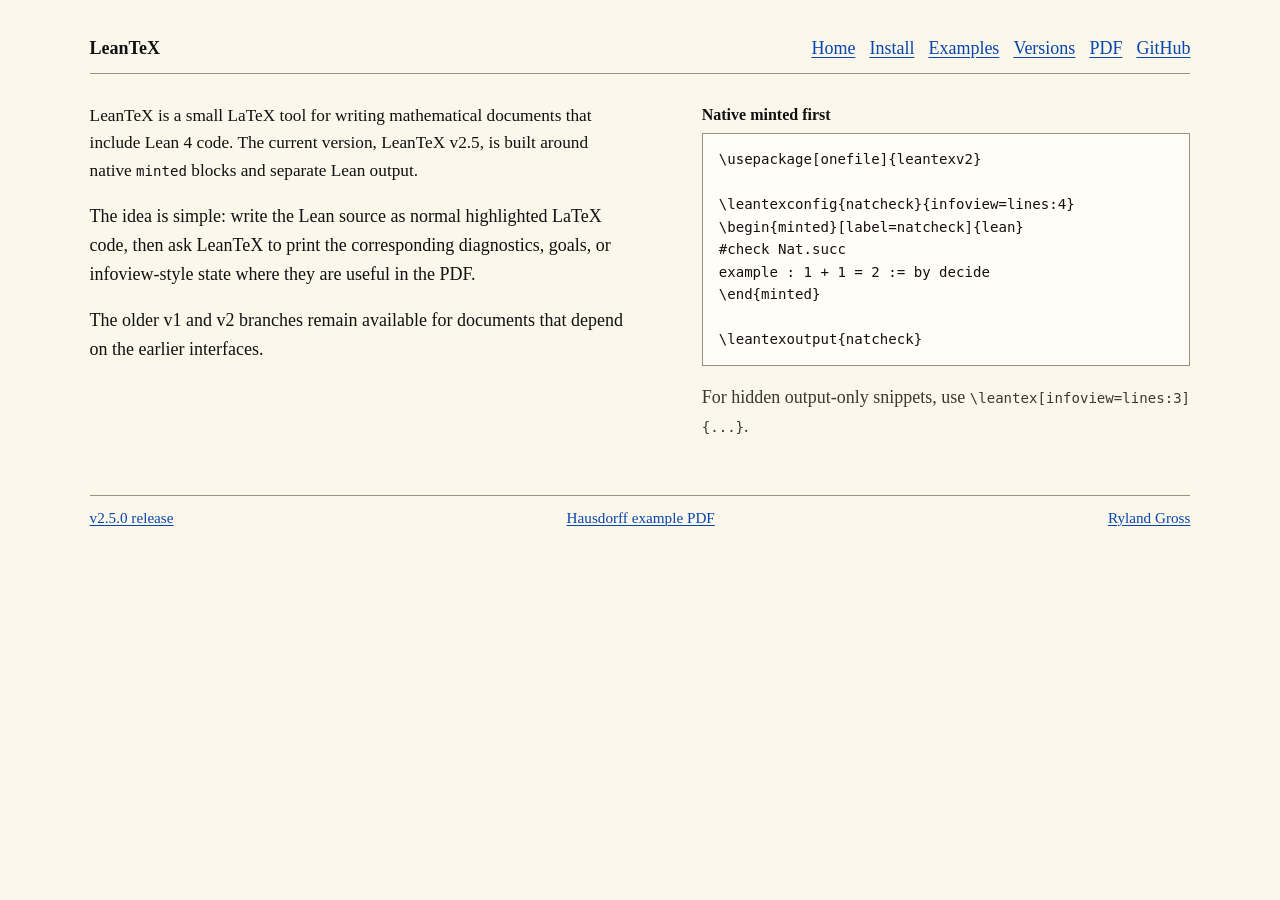
==== commit 066ab592: "Simplify Pages links and homepage" ====
--- a/index.html
+++ b/index.html
@@ -16,6 +16,7 @@
         <a href="install.html">Install</a>
         <a href="examples.html">Examples</a>
         <a href="versions.html">Versions</a>
+        <a href="examples/minimal/hausdorff_v25.pdf">PDF</a>
         <a href="https://github.com/rgrossharv/LeanTeX">GitHub</a>
       </nav>
     </header>
@@ -32,12 +33,6 @@
           <p>
             The older v1 and v2 branches remain available for documents that depend on the earlier interfaces.
           </p>
-          <div class="link-list">
-            <a href="install.html">install</a>
-            <a href="examples.html">example PDF</a>
-            <a href="versions.html">older versions</a>
-            <a href="https://github.com/rgrossharv/LeanTeX/releases/tag/v2.5.0">v2.5.0 release</a>
-          </div>
         </div>
 
         <div>
@@ -56,33 +51,11 @@
           </p>
         </div>
       </section>
-
-      <section class="ledger" aria-label="Summary">
-        <article class="entry">
-          <div class="meta">v2.5</div>
-          <div>
-            <h2>Current version</h2>
-            <p>
-              Plain minted rendering for Lean source, separate output calls, shared-context mode, and lighter generated artifacts for output-only snippets.
-            </p>
-          </div>
-        </article>
-
-        <article class="entry">
-          <div class="meta">Example</div>
-          <div>
-            <h2>Hausdorff formalization brief</h2>
-            <p>
-              The current example is a mathematical note using the v2.5 native minted workflow.
-              <a href="examples/minimal/hausdorff_v25.pdf">Open the PDF</a>.
-            </p>
-          </div>
-        </article>
-      </section>
     </main>
 
     <footer class="page-footer">
-      <span>Public domain via The Unlicense.</span>
+      <span><a href="https://github.com/rgrossharv/LeanTeX/releases/tag/v2.5.0">v2.5.0 release</a></span>
+      <span><a href="examples/minimal/hausdorff_v25.pdf">Hausdorff example PDF</a></span>
       <span><a href="https://github.com/rgrossharv">Ryland Gross</a></span>
     </footer>
   </div>
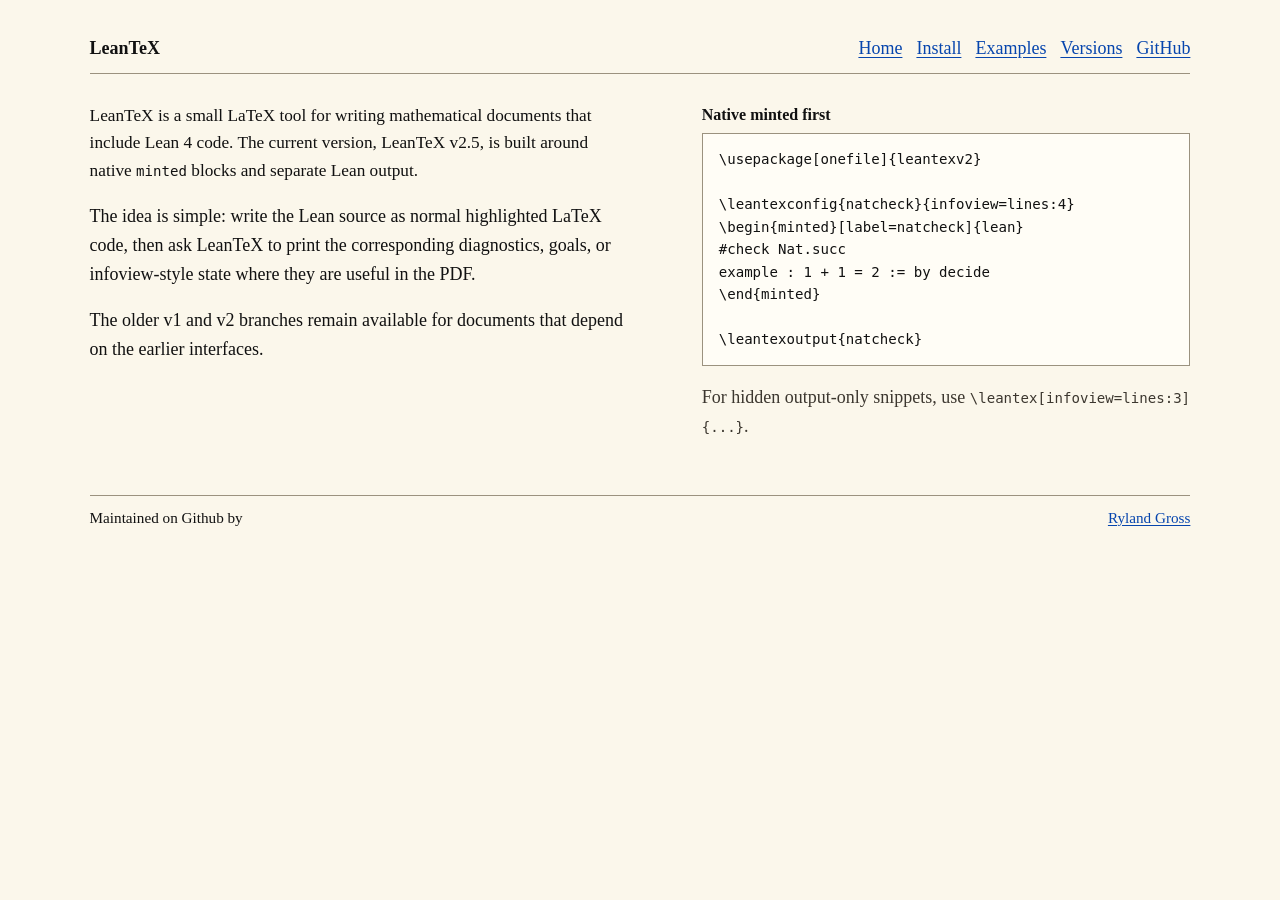
==== commit ecce4c79: "Update footer and remove PDF link from index.html Removed PDF link and updated footer with maintaine" ====
--- a/index.html
+++ b/index.html
@@ -16,7 +16,6 @@
         <a href="install.html">Install</a>
         <a href="examples.html">Examples</a>
         <a href="versions.html">Versions</a>
-        <a href="examples/minimal/hausdorff_v25.pdf">PDF</a>
         <a href="https://github.com/rgrossharv/LeanTeX">GitHub</a>
       </nav>
     </header>
@@ -54,9 +53,8 @@
     </main>
 
     <footer class="page-footer">
-      <span><a href="https://github.com/rgrossharv/LeanTeX/releases/tag/v2.5.0">v2.5.0 release</a></span>
-      <span><a href="examples/minimal/hausdorff_v25.pdf">Hausdorff example PDF</a></span>
-      <span><a href="https://github.com/rgrossharv">Ryland Gross</a></span>
+      Maintained on Github by
+      <span><a href="https://rylandgrossmath.com">Ryland Gross</a></span>
     </footer>
   </div>
 </body>
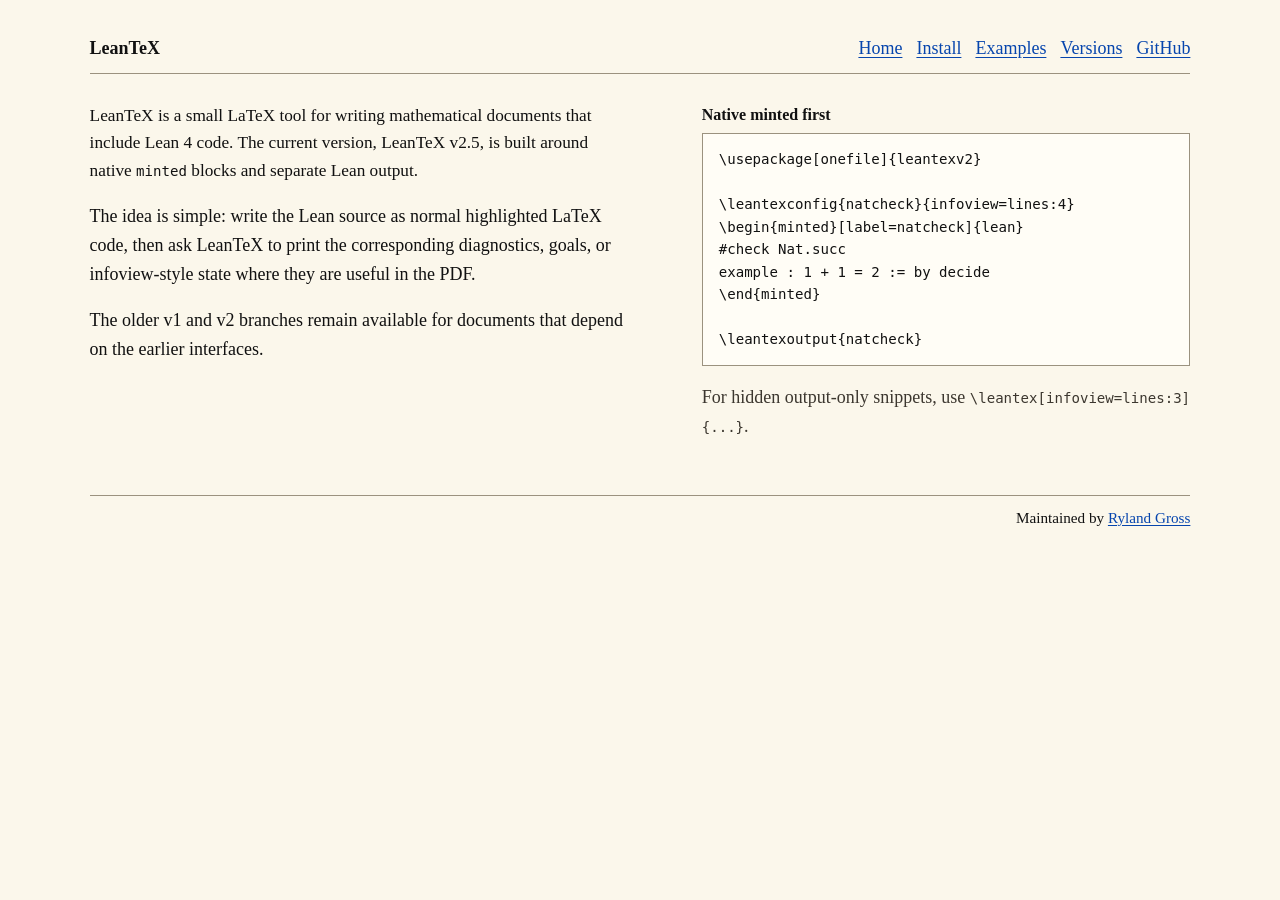
==== commit 46803e28: "Standardize Pages footer" ====
--- a/index.html
+++ b/index.html
@@ -53,8 +53,7 @@
     </main>
 
     <footer class="page-footer">
-      Maintained on Github by
-      <span><a href="https://rylandgrossmath.com">Ryland Gross</a></span>
+      <span>Maintained by <a href="https://rylandgrossmath.com">Ryland Gross</a></span>
     </footer>
   </div>
 </body>
--- a/styles.css
+++ b/styles.css
@@ -143,9 +143,7 @@
   margin-top: 36px;
   padding-top: 10px;
   display: flex;
-  justify-content: space-between;
-  gap: 18px;
-  flex-wrap: wrap;
+  justify-content: flex-end;
   font-size: 0.95rem;
 }
 
